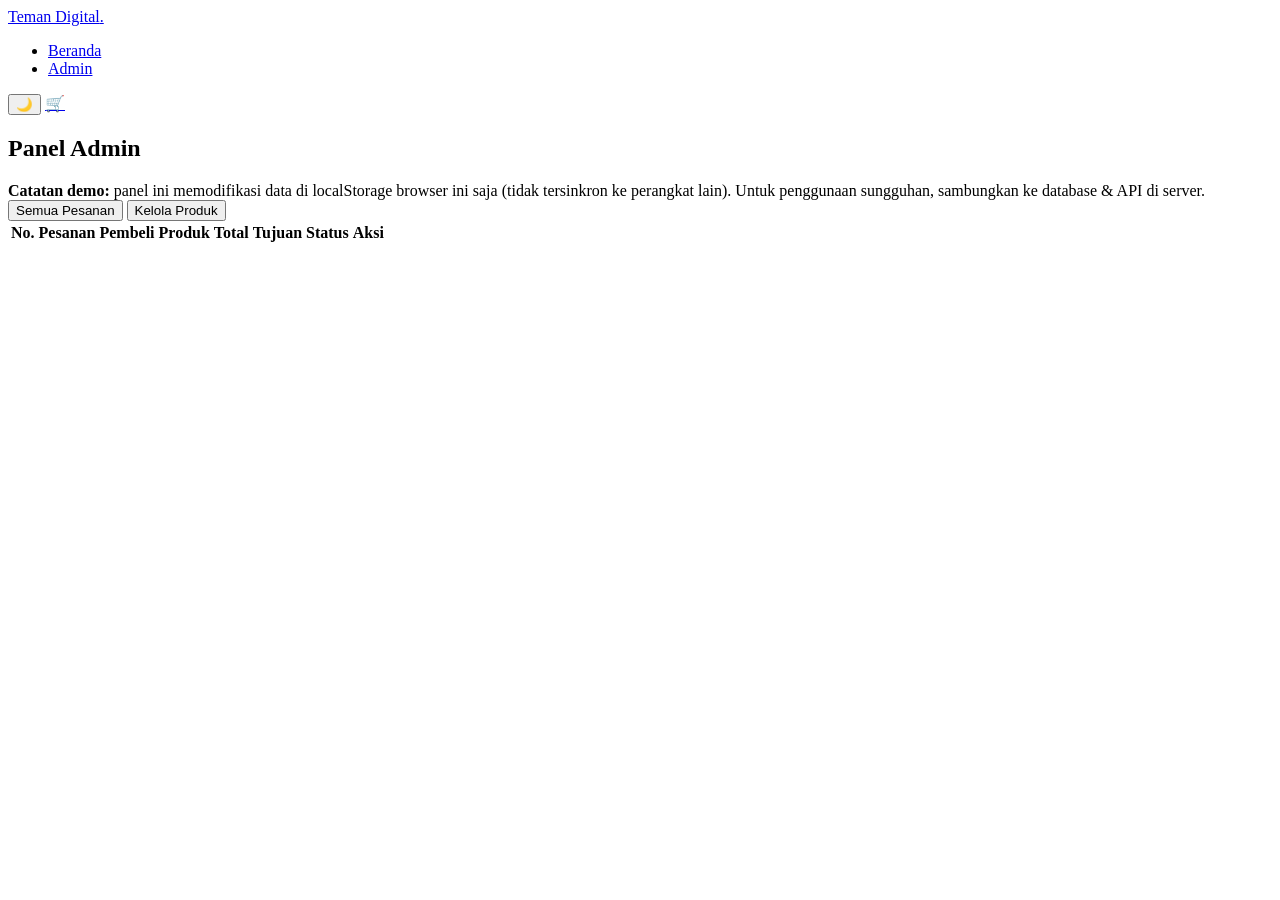
==== admin.html @ 8997135d "Add files via upload" ====
<!DOCTYPE html>
<html lang="id">
<head>
<meta charset="UTF-8">
<script src="js/theme.js"></script>
<meta name="viewport" content="width=device-width, initial-scale=1.0">
<title>Panel Admin — Teman Digital</title>
<link rel="preconnect" href="https://fonts.googleapis.com">
<link href="https://fonts.googleapis.com/css2?family=Space+Grotesk:wght@500;700&family=Inter:wght@400;500;600;700&family=IBM+Plex+Mono:wght@500;600&display=swap" rel="stylesheet">
<link rel="stylesheet" href="css/style.css">
</head>
<body>

<header class="site">
  <div class="wrap nav-row">
    <a href="index.html" class="logo"><img src="assets/img/logo.png" alt="Teman Digital" class="logo-img" onerror="this.style.display='none'">Teman Digital<span class="dot">.</span></a>
    <ul class="nav-links">
      <li><a href="index.html">Beranda</a></li>
      <li><a href="admin.html" class="active">Admin</a></li>
    </ul>
    <div class="nav-actions">
      <button class="theme-toggle" data-theme-toggle type="button" aria-label="Ganti mode gelap/terang">🌙</button>
      <a href="checkout.html" class="cart-btn" aria-label="Keranjang">🛒<span class="cart-badge" data-cart-count style="display:none">0</span></a>
      <div data-auth-slot style="display:flex; gap:8px;"></div>
    </div>
  </div>
</header>

<div class="wrap section">
  <h2>Panel Admin</h2>
  <div class="dev-note">
    <strong>Catatan demo:</strong> panel ini memodifikasi data di localStorage browser ini saja (tidak tersinkron ke perangkat lain). Untuk penggunaan sungguhan, sambungkan ke database & API di server.
  </div>

  <div class="tabs">
    <button class="tab-btn active" data-atab="orders">Semua Pesanan</button>
    <button class="tab-btn" data-atab="products">Kelola Produk</button>
  </div>

  <!-- ORDERS -->
  <div id="ordersView">
    <div class="table-wrap">
      <table class="data">
        <thead>
          <tr><th>No. Pesanan</th><th>Pembeli</th><th>Produk</th><th>Total</th><th>Tujuan</th><th>Status</th><th>Aksi</th></tr>
        </thead>
        <tbody id="allOrdersTbody"></tbody>
      </table>
    </div>
    <div class="empty-state" id="ordersEmpty" style="display:none;"><h3>Belum ada pesanan masuk</h3></div>
  </div>

  <!-- PRODUCTS -->
  <div id="productsView" style="display:none;">
    <div class="two-col">
      <div>
        <div class="table-wrap">
          <table class="data">
            <thead><tr><th>Produk</th><th>Kategori</th><th>Harga</th><th>Aksi</th></tr></thead>
            <tbody id="productTbody"></tbody>
          </table>
        </div>
      </div>
      <div class="panel">
        <h4 style="margin-top:0;" id="formTitle">Tambah produk baru</h4>
        <form id="productForm">
          <input type="hidden" id="editId">
          <div class="field">
            <label for="pCategory">Kategori</label>
            <select id="pCategory">
              <option value="ewallet">Top Up E-Wallet</option>
              <option value="premium">Langganan Premium</option>
            </select>
          </div>
          <div class="field"><label for="pProvider">Provider / merek</label><input type="text" id="pProvider" required placeholder="Contoh: DANA, Netflix"></div>
          <div class="field"><label for="pName">Nama produk</label><input type="text" id="pName" required placeholder="Contoh: DANA Rp50.000"></div>
          <div class="field"><label for="pDesc">Deskripsi singkat (opsional)</label><input type="text" id="pDesc"></div>
          <div class="field"><label for="pLogo">Path/URL gambar logo (opsional)</label><input type="text" id="pLogo" placeholder="assets/img/dana.png"><div class="hint">Kosongkan kalau mau pakai badge warna otomatis.</div></div>
          <div class="field"><label for="pPrice">Harga (Rp)</label><input type="number" id="pPrice" required min="0"></div>
          <div class="field"><label for="pIcon">Inisial ikon (1 huruf)</label><input type="text" id="pIcon" maxlength="1" required placeholder="D"></div>
          <button type="submit" class="btn btn-primary btn-block" id="submitBtn">Tambah produk</button>
          <button type="button" class="btn btn-ghost btn-block" id="cancelEdit" style="margin-top:8px; display:none;">Batal edit</button>
        </form>
      </div>
    </div>
  </div>
</div>

<script src="js/store.js"></script>
<script src="js/nav.js"></script>
<script>
  if (Auth.requireAdmin()) {

    document.querySelectorAll('[data-atab]').forEach(btn => {
      btn.addEventListener('click', () => {
        document.querySelectorAll('[data-atab]').forEach(b => b.classList.remove('active'));
        btn.classList.add('active');
        const tab = btn.getAttribute('data-atab');
        document.getElementById('ordersView').style.display = tab === 'orders' ? 'block' : 'none';
        document.getElementById('productsView').style.display = tab === 'products' ? 'block' : 'none';
      });
    });

    /* ---- Orders ---- */
    function renderAllOrders() {
      const orders = Orders.all();
      const tbody = document.getElementById('allOrdersTbody');
      document.getElementById('ordersEmpty').style.display = orders.length === 0 ? 'block' : 'none';
      const users = Auth.users();
      tbody.innerHTML = orders.map(o => {
        const buyer = users.find(u => u.id === o.userId);
        return `
        <tr>
          <td class="mono">${o.id}</td>
          <td>${buyer ? buyer.name : '—'}</td>
          <td>${o.items.map(i => `${i.name} ×${i.qty}`).join(', ')}</td>
          <td class="mono">${formatRupiah(o.total)}</td>
          <td>${o.targetAccount}</td>
          <td><span class="status-pill status-${o.status === 'sukses' ? 'sukses' : (o.status === 'gagal' ? 'gagal' : 'pending')}">${o.status}</span></td>
          <td>
            <select data-status="${o.id}" class="k-select" style="padding:6px; font-size:0.8rem;">
              <option value="pending" ${o.status==='pending'?'selected':''}>pending</option>
              <option value="sukses" ${o.status==='sukses'?'selected':''}>sukses</option>
              <option value="gagal" ${o.status==='gagal'?'selected':''}>gagal</option>
            </select>
          </td>
        </tr>`;
      }).join('');
      tbody.querySelectorAll('[data-status]').forEach(sel => {
        sel.addEventListener('change', () => {
          Orders.updateStatus(sel.getAttribute('data-status'), sel.value);
          renderAllOrders();
        });
      });
    }
    renderAllOrders();
    setInterval(renderAllOrders, 2000);

    /* ---- Products ---- */
    function renderProductTable() {
      const tbody = document.getElementById('productTbody');
      tbody.innerHTML = Products.all().map(p => `
        <tr>
          <td>${p.name}</td>
          <td>${p.category === 'ewallet' ? 'E-Wallet' : 'Premium'}</td>
          <td class="mono">${formatRupiah(p.price)}</td>
          <td style="white-space:nowrap;">
            <button class="btn btn-ghost btn-sm" data-edit="${p.id}" type="button">Edit</button>
            <button class="btn btn-danger btn-sm" data-del="${p.id}" type="button">Hapus</button>
          </td>
        </tr>
      `).join('');

      tbody.querySelectorAll('[data-edit]').forEach(b => b.addEventListener('click', () => loadProductToForm(b.getAttribute('data-edit'))));
      tbody.querySelectorAll('[data-del]').forEach(b => b.addEventListener('click', () => {
        if (confirm('Hapus produk ini?')) { Products.remove(b.getAttribute('data-del')); renderProductTable(); }
      }));
    }
    renderProductTable();

    function loadProductToForm(id) {
      const p = Products.byId(id);
      if (!p) return;
      document.getElementById('editId').value = p.id;
      document.getElementById('pCategory').value = p.category;
      document.getElementById('pProvider').value = p.provider;
      document.getElementById('pName').value = p.name;
      document.getElementById('pDesc').value = p.desc || '';
      document.getElementById('pLogo').value = p.logo || '';
      document.getElementById('pPrice').value = p.price;
      document.getElementById('pIcon').value = p.icon;
      document.getElementById('formTitle').textContent = 'Edit produk';
      document.getElementById('submitBtn').textContent = 'Simpan perubahan';
      document.getElementById('cancelEdit').style.display = 'block';
    }
    function resetForm() {
      document.getElementById('productForm').reset();
      document.getElementById('editId').value = '';
      document.getElementById('formTitle').textContent = 'Tambah produk baru';
      document.getElementById('submitBtn').textContent = 'Tambah produk';
      document.getElementById('cancelEdit').style.display = 'none';
    }
    document.getElementById('cancelEdit').addEventListener('click', resetForm);

    document.getElementById('productForm').addEventListener('submit', (e) => {
      e.preventDefault();
      const data = {
        category: document.getElementById('pCategory').value,
        provider: document.getElementById('pProvider').value.trim(),
        name: document.getElementById('pName').value.trim(),
        desc: document.getElementById('pDesc').value.trim(),
        logo: document.getElementById('pLogo').value.trim(),
        price: Number(document.getElementById('pPrice').value),
        icon: document.getElementById('pIcon').value.trim().toUpperCase(),
      };
      const editId = document.getElementById('editId').value;
      if (editId) Products.update(editId, data); else Products.add(data);
      renderProductTable();
      resetForm();
    });
  }
</script>
</body>
</html>
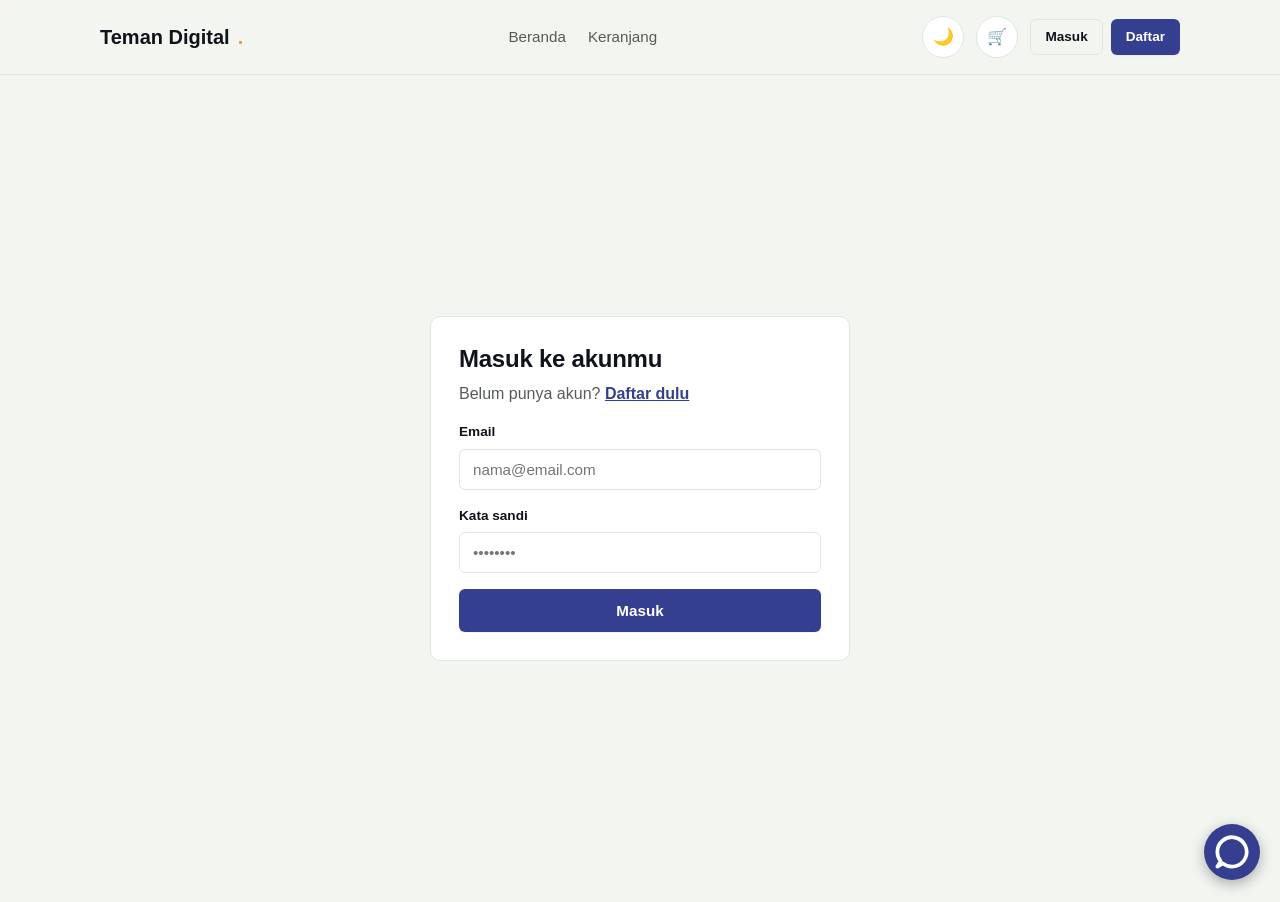
==== commit 48205e58: "Pembaruan Fitur dan Perbaikan Fitur" ====
--- a/admin.html
+++ b/admin.html
@@ -28,9 +28,6 @@
 
 <div class="wrap section">
   <h2>Panel Admin</h2>
-  <div class="dev-note">
-    <strong>Catatan demo:</strong> panel ini memodifikasi data di localStorage browser ini saja (tidak tersinkron ke perangkat lain). Untuk penggunaan sungguhan, sambungkan ke database & API di server.
-  </div>
 
   <div class="tabs">
     <button class="tab-btn active" data-atab="orders">Semua Pesanan</button>
--- a/css/style.css
+++ b/css/style.css
@@ -0,0 +1,482 @@
+/* ===================================================================
+   KilatPay — Top Up E-Wallet & Langganan Aplikasi Premium
+   Design tokens
+   =================================================================== */
+:root{
+  --bg: #F3F5F1;
+  --surface: #FFFFFF;
+  --border: #E2E5E0;
+  --ink: #10131A;
+  --ink-soft: #565C55;
+  --brand: #34408F;
+  --brand-dark: #232C66;
+  --accent: #E8A23A;
+  --accent-ink: #4A2E05;
+  --success: #1C8A5B;
+  --success-bg: #E4F4EC;
+  --danger: #C1432F;
+  --danger-bg: #FBE9E5;
+  --pending-bg: #FDF3E3;
+  --pending-ink: #8A5A10;
+  --header-bg: rgba(243,245,241,0.92);
+
+  --font-display: "Inter", "Segoe UI", sans-serif;
+  --font-body: "Inter", "Segoe UI", sans-serif;
+  --font-mono: "IBM Plex Mono", "Courier New", monospace;
+
+  --radius-s: 6px;
+  --radius-m: 10px;
+  --container: 1080px;
+}
+
+/* ---------- Dark mode ---------- */
+[data-theme="dark"]{
+  --bg: #12141A;
+  --surface: #1B1E26;
+  --border: #2C303B;
+  --ink: #F1F2F0;
+  --ink-soft: #A6ACB8;
+  --brand: #6C79E8;
+  --brand-dark: #8791F0;
+  --accent: #F0B354;
+  --accent-ink: #3A2603;
+  --success: #3FCB8E;
+  --success-bg: rgba(63,203,142,0.15);
+  --danger: #F0705A;
+  --danger-bg: rgba(240,112,90,0.15);
+  --pending-bg: rgba(240,179,84,0.15);
+  --pending-ink: #F0B354;
+  --header-bg: rgba(27,30,38,0.85);
+}
+[data-theme="dark"] .k-select,
+[data-theme="dark"] .k-input,
+[data-theme="dark"] .field input,
+[data-theme="dark"] .field select,
+[data-theme="dark"] .field textarea,
+[data-theme="dark"] .search-row input,
+[data-theme="dark"] .pay-opt,
+[data-theme="dark"] .cart-btn,
+[data-theme="dark"] .hero-badge{
+  background: var(--surface);
+  color: var(--ink);
+}
+[data-theme="dark"] .icon[style*="background:#fff"]{ background: var(--surface) !important; }
+
+.theme-toggle{
+  width: 42px; height:42px; border-radius: 50%;
+  border: 1px solid var(--border); background: var(--surface);
+  display:flex; align-items:center; justify-content:center;
+  cursor:pointer; font-size: 1.05rem; line-height:1;
+}
+
+*{ box-sizing: border-box; }
+html{ scroll-behavior: smooth; }
+body{
+  margin:0;
+  background: var(--bg);
+  color: var(--ink);
+  font-family: var(--font-body);
+  line-height: 1.5;
+  -webkit-font-smoothing: antialiased;
+  transition: background .2s ease, color .2s ease;
+}
+h1,h2,h3,h4{
+  font-family: var(--font-display);
+  margin: 0 0 .4em 0;
+  line-height: 1.15;
+  letter-spacing: -0.01em;
+}
+p{ margin: 0 0 1em 0; color: var(--ink-soft); }
+a{ color: inherit; }
+img{ max-width: 100%; display:block; }
+button{ font-family: inherit; }
+:focus-visible{ outline: 2px solid var(--brand); outline-offset: 2px; }
+
+.wrap{
+  max-width: var(--container);
+  margin: 0 auto;
+  padding: 0 24px;
+}
+
+/* ---------- Buttons ---------- */
+.btn{
+  display: inline-flex;
+  align-items: center;
+  justify-content: center;
+  gap: 8px;
+  padding: 12px 22px;
+  border-radius: var(--radius-s);
+  border: 1px solid transparent;
+  font-weight: 600;
+  font-size: 0.95rem;
+  cursor: pointer;
+  text-decoration: none;
+  transition: transform .12s ease, background .15s ease, border-color .15s ease;
+}
+.btn:active{ transform: translateY(1px) scale(0.98); }
+.btn-primary{ background: var(--brand); color:#fff; box-shadow: 0 1px 2px rgba(0,0,0,0.05); }
+.btn-primary:hover{ background: var(--brand-dark); transform: translateY(-2px); box-shadow: 0 6px 16px rgba(52,64,143,0.25); }
+.btn-accent{ background: var(--accent); color: var(--accent-ink); }
+.btn-accent:hover{ filter: brightness(0.96); }
+.btn-ghost{ background: transparent; border-color: var(--border); color: var(--ink); }
+.btn-ghost:hover{ border-color: var(--ink-soft); }
+.btn-danger{ background: var(--danger-bg); color: var(--danger); }
+.btn-block{ width: 100%; }
+.btn-sm{ padding: 7px 14px; font-size: 0.85rem; }
+.btn[disabled]{ opacity:.5; cursor:not-allowed; }
+
+/* ---------- Header / nav ---------- */
+header.site{
+  position: sticky; top:0; z-index: 40;
+  background: var(--header-bg);
+  backdrop-filter: blur(6px);
+  border-bottom: 1px solid var(--border);
+}
+.nav-row{
+  display:flex; align-items:center; justify-content: space-between;
+  padding: 16px 0;
+  gap: 20px;
+}
+.logo{
+  font-family: var(--font-display);
+  font-weight: 700;
+  font-size: 1.25rem;
+  text-decoration:none;
+  color: var(--ink);
+  display:flex; align-items:center; gap:8px;
+}
+.logo-img{
+  width: 44px; height: 44px; border-radius: 8px;
+  object-fit: cover;
+}
+.logo .dot{ color: var(--accent); }
+.nav-links{ display:flex; align-items:center; gap: 22px; list-style:none; margin:0; padding:0; }
+.nav-links a{ text-decoration:none; color: var(--ink-soft); font-weight: 500; font-size: 0.95rem; }
+.nav-links a.active, .nav-links a:hover{ color: var(--ink); }
+.nav-actions{ display:flex; align-items:center; gap: 12px; }
+.cart-btn{
+  position: relative;
+  display:flex; align-items:center; justify-content:center;
+  width: 42px; height: 42px;
+  border-radius: 50%;
+  border: 1px solid var(--border);
+  background: var(--surface);
+  text-decoration:none; color:var(--ink);
+}
+.cart-badge{
+  position:absolute; top:-4px; right:-4px;
+  background: var(--accent); color: var(--accent-ink);
+  font-size: 0.68rem; font-weight:700;
+  min-width: 18px; height:18px; border-radius:9px;
+  display:flex; align-items:center; justify-content:center;
+  padding: 0 4px;
+}
+.user-chip{
+  display:flex; align-items:center; gap:8px;
+  font-size:0.9rem; color: var(--ink-soft);
+  text-decoration:none;
+}
+.user-chip strong{ color: var(--ink); }
+@media (max-width: 760px){
+  .nav-links{ display:none; }
+}
+
+/* ---------- Banner / ad slider ---------- */
+.banner-slider{
+  position: relative;
+  overflow: hidden;
+  border-radius: 0;
+}
+.banner-track{
+  display:flex;
+  transition: transform .5s ease;
+}
+.banner-slide{
+  min-width: 100%;
+  display:flex; align-items:center; justify-content: space-between;
+  padding: 56px 48px;
+   aspect-ratio: 21 / 6;
+  gap: 24px;
+  color: #fff;
+}
+.banner-slide .b-text{ max-width: 620px; }
+.banner-slide .b-text h3{ color:#fff; font-size: 2.1rem; margin-bottom: 10px; }
+.banner-slide .b-text p{ color: rgba(255,255,255,0.9); margin:0; font-size: 1.05rem; }
+.banner-slide .btn{ flex-shrink:0; padding: 14px 28px; font-size: 1rem; }
+.banner-nav{
+  position:absolute; top:50%; transform: translateY(-50%);
+  width: 42px; height:42px; border-radius:50%;
+  background: rgba(255,255,255,0.25); border: none; color:#fff;
+  display:flex; align-items:center; justify-content:center; cursor:pointer; font-size:1.3rem;
+  backdrop-filter: blur(2px);
+}
+.banner-prev{ left: 20px; }
+.banner-next{ right: 20px; }
+.banner-nav:hover{ background: rgba(255,255,255,0.4); }
+.banner-dots{
+  position:absolute; bottom: 18px; left:0; right:0;
+  display:flex; justify-content:center; gap:8px;
+}
+.banner-dots button{
+  width:8px; height:8px; border-radius:50%; border:none; background: rgba(255,255,255,0.5); cursor:pointer; padding:0;
+}
+.banner-dots button.active{ background:#fff; width: 24px; border-radius: 4px; }
+@media (max-width: 760px){
+  .banner-slide{ flex-direction:column; align-items:flex-start; text-align:left; padding: 34px 24px 46px; min-height: 260px; }
+  .banner-slide .b-text h3{ font-size: 1.5rem; }
+  .banner-slide .b-text p{ font-size: 0.92rem; }
+}
+
+/* ---------- Hero ---------- */
+.hero{ padding: 36px 0 24px; }
+.hero-grid{
+  display:grid;
+  grid-template-columns: 1.1fr 0.9fr;
+  gap: 48px;
+  align-items:center;
+}
+@media (max-width: 860px){ .hero-grid{ grid-template-columns: 1fr; } }
+.hero h1{ font-size: clamp(1.8rem, 3.4vw, 2.5rem); }
+.hero p.lead{ font-size: 1.05rem; max-width: 46ch; }
+.hero-badges{ display:flex; gap:10px; flex-wrap:wrap; margin-top: 22px; }
+.hero-badge{
+  font-size:0.82rem; color: var(--ink-soft);
+  border:1px solid var(--border); border-radius: 999px;
+  padding: 6px 12px; background: var(--surface);
+}
+
+/* Instant calculator widget */
+.kalkulator{
+  background: var(--surface);
+  border: 1px solid var(--border);
+  border-radius: var(--radius-m);
+  padding: 22px;
+}
+.kalkulator .k-head{
+  display:flex; justify-content:space-between; align-items:baseline;
+  margin-bottom: 14px;
+}
+.kalkulator .k-head span{ font-family: var(--font-mono); font-size: 0.78rem; color: var(--ink-soft); }
+.k-row{ margin-bottom: 14px; }
+.k-row label{ display:block; font-size:0.82rem; color: var(--ink-soft); margin-bottom:6px; }
+.k-select, .k-input{
+  width:100%; padding: 11px 12px; border-radius: var(--radius-s);
+  border: 1px solid var(--border); background: #fff; font-size: 0.95rem; font-family: inherit;
+}
+.k-total{
+  display:flex; justify-content:space-between; align-items:center;
+  border-top: 1px dashed var(--border); padding-top: 14px; margin-top: 4px;
+}
+.k-total .num{ font-family: var(--font-mono); font-size: 1.3rem; font-weight:700; }
+
+/* ---------- Section headings ---------- */
+.section{ padding: 44px 0; }
+.section-head{ display:flex; align-items:flex-end; justify-content:space-between; gap: 20px; margin-bottom: 24px; flex-wrap:wrap; }
+.section-head h2{ font-size: 1.6rem; }
+
+/* ---------- Tabs ---------- */
+.tabs{ display:flex; gap:6px; border-bottom: 1px solid var(--border); margin-bottom: 24px; flex-wrap:wrap; }
+.tab-btn{
+  background:none; border:none; padding: 10px 4px; margin-right: 22px;
+  font-size: 0.98rem; font-weight:600; color: var(--ink-soft); cursor:pointer;
+  border-bottom: 2px solid transparent; margin-bottom:-1px;
+}
+.tab-btn.active{ color: var(--brand); border-color: var(--brand); }
+
+.search-row{ display:flex; gap:10px; margin-bottom: 24px; flex-wrap: wrap; }
+.search-row input{
+  flex:1; min-width: 220px; padding: 11px 14px; border-radius: var(--radius-s);
+  border: 1px solid var(--border); font-size: 0.95rem;
+}
+
+/* ---------- Product grid / cards ---------- */
+.grid{ display:grid; grid-template-columns: repeat(auto-fill, minmax(230px,1fr)); gap: 16px; }
+.card{
+  background: var(--surface); border:1px solid var(--border); border-radius: var(--radius-m);
+  padding: 18px; display:flex; flex-direction:column; gap: 10px;
+}
+.icon{
+  width: 42px; height:42px; border-radius: 10px;
+  display:flex; align-items:center; justify-content:center; font-weight:700; font-family: var(--font-display);
+  font-size: 0.95rem; letter-spacing: -0.02em;
+  overflow: hidden; flex-shrink: 0;
+}
+.card h4{ font-size: 1rem; margin:0; }
+.card .desc{ font-size: 0.85rem; color: var(--ink-soft); margin:0; flex:1; }
+.card .price-row{ display:flex; align-items:center; justify-content:space-between; margin-top: 4px; }
+.card .price{ font-family: var(--font-mono); font-weight:700; }
+.card .actions{ display:flex; gap:8px; margin-top: 4px; }
+.card .actions .btn{ flex:1; padding: 10px 8px; font-size:0.85rem; }
+.badge-popular{
+  align-self:flex-start; font-size: 0.72rem; background: var(--pending-bg); color: var(--pending-ink);
+  padding: 3px 9px; border-radius: 999px; font-weight:600;
+}
+
+/* ---------- Modal / popup pesan ---------- */
+.modal-overlay{
+  position:fixed; inset:0; background: rgba(10,11,15,0.55); backdrop-filter: blur(5px);
+  display:flex; align-items:center; justify-content:center; z-index:100; padding: 20px;
+  opacity:0; pointer-events:none; transition: opacity .18s ease;
+}
+.modal-overlay.open{ opacity:1; pointer-events:all; }
+.modal-box{
+  background: var(--surface); border: 1px solid var(--border); border-radius: var(--radius-m);
+  max-width: 440px; width:100%; padding: 26px; max-height: 88vh; overflow-y:auto;
+  transform: translateY(12px); transition: transform .18s ease;
+}
+.modal-overlay.open .modal-box{ transform: translateY(0); }
+.modal-head{ display:flex; justify-content:space-between; align-items:flex-start; gap:10px; margin-bottom: 4px; }
+.modal-close{ background:none; border:none; font-size:1.4rem; line-height:1; cursor:pointer; color: var(--ink-soft); padding:0 2px; }
+.nominal-list{ display:flex; flex-direction:column; gap:8px; margin: 16px 0; }
+.nominal-opt{
+  display:flex; justify-content:space-between; align-items:center;
+  border:1px solid var(--border); border-radius: var(--radius-s); padding: 11px 14px; cursor:pointer; background: var(--bg);
+}
+.nominal-opt.selected{ border-color: var(--brand); background: rgba(52,64,143,0.08); }
+[data-theme="dark"] .nominal-opt.selected{ background: rgba(108,121,232,0.18); }
+.nominal-opt .n-price{ font-family: var(--font-mono); font-weight:700; font-size: 0.92rem; }
+
+/* ---------- Steps ---------- */
+.steps{ display:flex; gap: 0; margin-bottom: 32px; }
+.step{ flex:1; text-align:center; position:relative; }
+.step:not(:last-child)::after{
+  content:""; position:absolute; top:15px; left:56%; width:88%; height:2px; background: var(--border);
+}
+.step .circ{
+  width:32px; height:32px; border-radius:50%; background: var(--surface); border: 2px solid var(--border);
+  display:flex; align-items:center; justify-content:center; margin: 0 auto 8px; font-weight:700; font-size:0.85rem;
+  position: relative; z-index:1; color: var(--ink-soft);
+}
+.step.done .circ{ background: var(--brand); border-color: var(--brand); color:#fff; }
+.step.active .circ{ border-color: var(--brand); color: var(--brand); }
+.step span.label{ font-size: 0.8rem; color: var(--ink-soft); }
+.step.active span.label{ color: var(--ink); font-weight:600; }
+
+/* ---------- Forms / panels ---------- */
+.panel{ background: var(--surface); border:1px solid var(--border); border-radius: var(--radius-m); padding: 28px; }
+.field{ margin-bottom: 16px; }
+.field label{ display:block; font-size: 0.85rem; margin-bottom: 6px; font-weight:600; }
+.field input, .field select, .field textarea{
+  width:100%; padding: 11px 13px; border-radius: var(--radius-s); border:1px solid var(--border);
+  font-size: 0.95rem; font-family: inherit; background:#fff;
+}
+.field .hint{ font-size:0.78rem; color: var(--ink-soft); margin-top:5px; }
+.form-narrow{ max-width: 420px; margin: 0 auto; }
+.auth-shell{ display:flex; min-height: calc(100vh - 73px); align-items:center; padding: 40px 0; }
+
+.pay-methods{ display:grid; grid-template-columns: repeat(auto-fill,minmax(140px,1fr)); gap:10px; }
+.pay-opt{
+  border:1px solid var(--border); border-radius: var(--radius-s); padding: 12px; cursor:pointer;
+  font-size: 0.88rem; font-weight:600; text-align:center; background:#fff;
+}
+.pay-opt.selected{ border-color: var(--brand); background: #EEF0FA; color: var(--brand-dark); }
+
+/* ---------- Cart / summary ---------- */
+.cart-line{ display:flex; justify-content:space-between; align-items:center; padding: 12px 0; border-bottom: 1px solid var(--border); gap: 10px; }
+.cart-line .name{ font-weight:600; font-size:0.92rem; }
+.cart-line .meta{ font-size: 0.78rem; color: var(--ink-soft); }
+.qty-ctrl{ display:flex; align-items:center; gap:8px; }
+.qty-ctrl button{ width:26px; height:26px; border-radius:6px; border:1px solid var(--border); background:#fff; cursor:pointer; }
+.summary-row{ display:flex; justify-content:space-between; padding: 6px 0; font-size:0.92rem; color: var(--ink-soft); }
+.summary-row.total{ font-weight:700; color: var(--ink); font-size: 1.05rem; border-top: 1px dashed var(--border); padding-top:12px; margin-top:6px; }
+.summary-row .num, .cart-line .price{ font-family: var(--font-mono); }
+
+/* ---------- Table ---------- */
+table.data{ width:100%; border-collapse: collapse; font-size: 0.9rem; }
+table.data th{ text-align:left; font-size:0.75rem; color: var(--ink-soft); text-transform: uppercase; letter-spacing:0.04em; padding: 10px 12px; border-bottom: 1px solid var(--border); }
+table.data td{ padding: 12px; border-bottom: 1px solid var(--border); vertical-align: middle; }
+table.data td.mono, .order-id{ font-family: var(--font-mono); font-size: 0.85rem; }
+.table-wrap{ overflow-x:auto; }
+
+.status-pill{ font-size:0.75rem; font-weight:700; padding: 4px 10px; border-radius: 999px; display:inline-block; }
+.status-sukses{ background: var(--success-bg); color: var(--success); }
+.status-pending{ background: var(--pending-bg); color: var(--pending-ink); }
+.status-gagal{ background: var(--danger-bg); color: var(--danger); }
+
+/* ---------- Misc ---------- */
+.empty-state{ text-align:center; padding: 50px 20px; color: var(--ink-soft); }
+.empty-state h3{ color: var(--ink); }
+.alert{ padding: 12px 14px; border-radius: var(--radius-s); font-size: 0.88rem; margin-bottom: 16px; }
+.alert-error{ background: var(--danger-bg); color: var(--danger); }
+.alert-success{ background: var(--success-bg); color: var(--success); }
+.two-col{ display:grid; grid-template-columns: 1.4fr 1fr; gap: 24px; align-items:flex-start; }
+@media (max-width: 860px){ .two-col{ grid-template-columns: 1fr; } }
+.tag-role{ font-size:0.7rem; font-weight:700; padding: 2px 8px; border-radius: 999px; background: var(--brand); color:#fff; margin-left:8px; }
+
+footer.site{ border-top: 1px solid var(--border); margin-top: 60px; padding: 30px 0; }
+footer.site .wrap{ display:flex; justify-content:space-between; flex-wrap:wrap; gap:12px; font-size:0.85rem; color: var(--ink-soft); }
+
+.dev-note{
+  background: #FFF9E9; border:1px dashed #D8B25C; border-radius: var(--radius-s);
+  padding: 12px 14px; font-size: 0.8rem; color: #6B4E12; margin-bottom: 20px;
+}
+.dev-note strong{ color:#4A2E05; }
+
+.tabbar-mobile{ display:none; }
+@media (max-width: 760px){
+  .tabbar-mobile{
+    display:flex; position:fixed; bottom:0; left:0; right:0; background:var(--surface);
+    border-top:1px solid var(--border); z-index:50; padding: 8px 0 calc(8px + env(safe-area-inset-bottom));
+  }
+  .tabbar-mobile a{ flex:1; text-align:center; text-decoration:none; color: var(--ink-soft); font-size: 0.68rem; display:flex; flex-direction:column; align-items:center; gap:3px; }
+  .tabbar-mobile a.active{ color: var(--brand); font-weight:700; }
+  body{ padding-bottom: 62px; }
+}
+
+/* ---------- Skeleton loading ---------- */
+.skeleton-card{
+  background: var(--surface);
+  border: 1px solid var(--border);
+  border-radius: var(--radius-m);
+  padding: 16px;
+  height: 210px;
+  overflow: hidden;
+  position: relative;
+}
+.skeleton-shimmer{
+  position: absolute; inset: 0;
+  background: linear-gradient(90deg, transparent, rgba(255,255,255,0.35), transparent);
+  animation: shimmer 1.2s infinite;
+  transform: translateX(-100%);
+}
+[data-theme="dark"] .skeleton-shimmer{
+  background: linear-gradient(90deg, transparent, rgba(255,255,255,0.08), transparent);
+}
+@keyframes shimmer{ to{ transform: translateX(100%); } }
+
+/* ---------- Floating contact (speed-dial) ---------- */
+.floating-contact{
+  position: fixed; right: 20px; bottom: 20px; z-index: 100;
+  display:flex; flex-direction:column; align-items:center; gap:12px;
+}
+.fc-sub{
+  display:flex; flex-direction:column; gap:12px;
+  opacity:0; transform: translateY(10px);
+  pointer-events:none;
+  transition: opacity .18s ease, transform .18s ease;
+}
+.floating-contact:hover .fc-sub,
+.floating-contact.open .fc-sub{
+  opacity:1; transform:translateY(0); pointer-events:auto;
+}
+.fc-btn{
+  width:52px; height:52px; border-radius:50%;
+  display:flex; align-items:center; justify-content:center;
+  box-shadow: 0 4px 14px rgba(0,0,0,0.25);
+  text-decoration:none; transition: transform .15s ease;
+}
+.fc-btn:hover{ transform: scale(1.08); }
+.fc-btn svg{ width:26px; height:26px; }
+.fc-wa{ background:#25D366; }
+.fc-ig{ background: radial-gradient(circle at 30% 110%, #fdf497 0%, #fdf497 5%, #fd5949 45%,#d6249f 60%,#285AEB 90%); }
+.fc-main{
+  width:56px; height:56px; border-radius:50%; border:none; cursor:pointer;
+  background: var(--brand); color:#fff;
+  display:flex; align-items:center; justify-content:center;
+  box-shadow: 0 4px 14px rgba(0,0,0,0.3);
+  transition: transform .15s ease, background .15s ease;
+}
+.fc-main:hover{ background: var(--brand-dark); transform: scale(1.05); }
+@media (max-width: 760px){
+  .floating-contact{ right: 14px; bottom: 76px; }
+}
